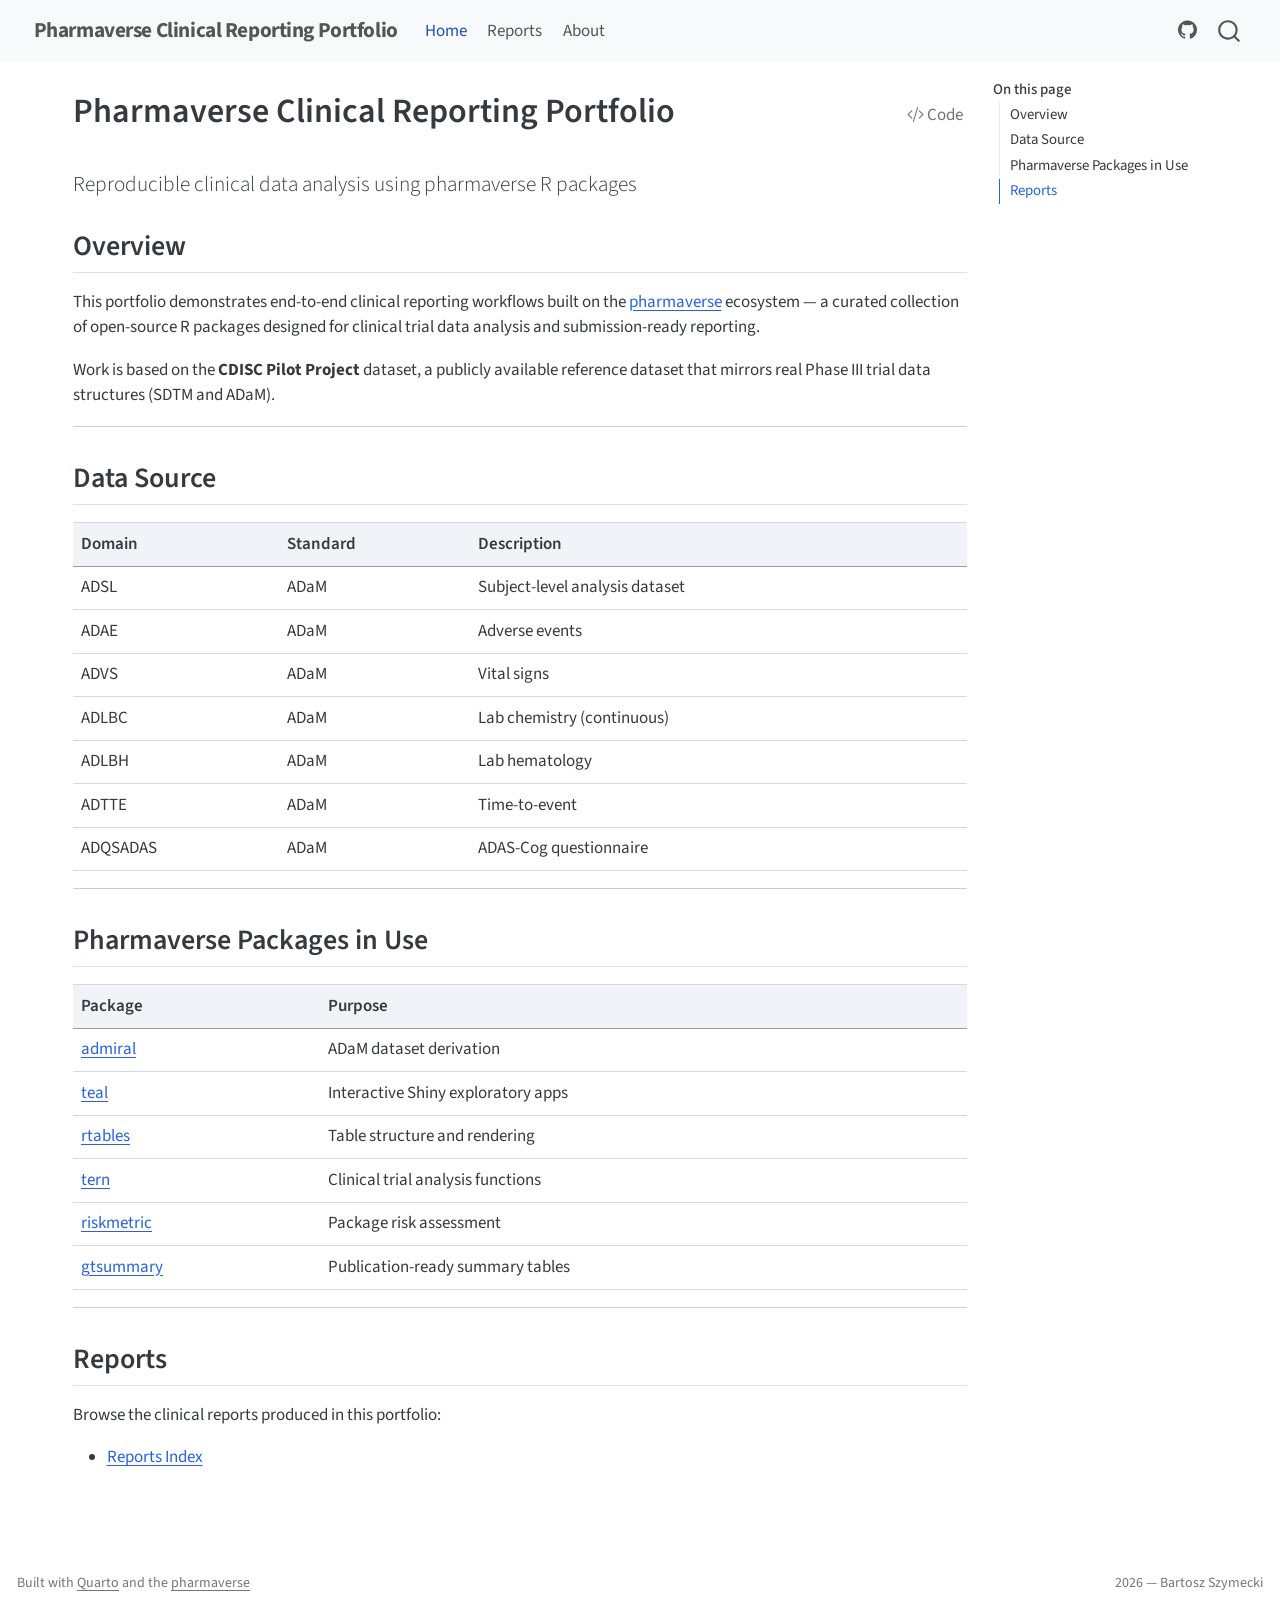
==== docs/index.html @ e162f0e5 "rendered the first version" ====
<!DOCTYPE html>
<html xmlns="http://www.w3.org/1999/xhtml" lang="en" xml:lang="en"><head>

<meta charset="utf-8">
<meta name="generator" content="quarto-1.8.25">

<meta name="viewport" content="width=device-width, initial-scale=1.0, user-scalable=yes">


<title>Pharmaverse Clinical Reporting Portfolio</title>
<style>
code{white-space: pre-wrap;}
span.smallcaps{font-variant: small-caps;}
div.columns{display: flex; gap: min(4vw, 1.5em);}
div.column{flex: auto; overflow-x: auto;}
div.hanging-indent{margin-left: 1.5em; text-indent: -1.5em;}
ul.task-list{list-style: none;}
ul.task-list li input[type="checkbox"] {
  width: 0.8em;
  margin: 0 0.8em 0.2em -1em; /* quarto-specific, see https://github.com/quarto-dev/quarto-cli/issues/4556 */ 
  vertical-align: middle;
}
/* CSS for syntax highlighting */
html { -webkit-text-size-adjust: 100%; }
pre > code.sourceCode { white-space: pre; position: relative; }
pre > code.sourceCode > span { display: inline-block; line-height: 1.25; }
pre > code.sourceCode > span:empty { height: 1.2em; }
.sourceCode { overflow: visible; }
code.sourceCode > span { color: inherit; text-decoration: inherit; }
div.sourceCode { margin: 1em 0; }
pre.sourceCode { margin: 0; }
@media screen {
div.sourceCode { overflow: auto; }
}
@media print {
pre > code.sourceCode { white-space: pre-wrap; }
pre > code.sourceCode > span { text-indent: -5em; padding-left: 5em; }
}
pre.numberSource code
  { counter-reset: source-line 0; }
pre.numberSource code > span
  { position: relative; left: -4em; counter-increment: source-line; }
pre.numberSource code > span > a:first-child::before
  { content: counter(source-line);
    position: relative; left: -1em; text-align: right; vertical-align: baseline;
    border: none; display: inline-block;
    -webkit-touch-callout: none; -webkit-user-select: none;
    -khtml-user-select: none; -moz-user-select: none;
    -ms-user-select: none; user-select: none;
    padding: 0 4px; width: 4em;
  }
pre.numberSource { margin-left: 3em;  padding-left: 4px; }
div.sourceCode
  {   }
@media screen {
pre > code.sourceCode > span > a:first-child::before { text-decoration: underline; }
}
</style>


<script src="site_libs/quarto-nav/quarto-nav.js"></script>
<script src="site_libs/quarto-nav/headroom.min.js"></script>
<script src="site_libs/clipboard/clipboard.min.js"></script>
<script src="site_libs/quarto-search/autocomplete.umd.js"></script>
<script src="site_libs/quarto-search/fuse.min.js"></script>
<script src="site_libs/quarto-search/quarto-search.js"></script>
<meta name="quarto:offset" content="./">
<link href="./assets/favicon.ico" rel="icon">
<script src="site_libs/quarto-html/quarto.js" type="module"></script>
<script src="site_libs/quarto-html/tabsets/tabsets.js" type="module"></script>
<script src="site_libs/quarto-html/axe/axe-check.js" type="module"></script>
<script src="site_libs/quarto-html/popper.min.js"></script>
<script src="site_libs/quarto-html/tippy.umd.min.js"></script>
<script src="site_libs/quarto-html/anchor.min.js"></script>
<link href="site_libs/quarto-html/tippy.css" rel="stylesheet">
<link href="site_libs/quarto-html/quarto-syntax-highlighting-065a5179aebd64318d7ea99d77b64a9e.css" rel="stylesheet" id="quarto-text-highlighting-styles">
<script src="site_libs/bootstrap/bootstrap.min.js"></script>
<link href="site_libs/bootstrap/bootstrap-icons.css" rel="stylesheet">
<link href="site_libs/bootstrap/bootstrap-e0d81f5b98095564a3c0a39beb4727aa.min.css" rel="stylesheet" append-hash="true" id="quarto-bootstrap" data-mode="light">
<script id="quarto-search-options" type="application/json">{
  "location": "navbar",
  "copy-button": false,
  "collapse-after": 3,
  "panel-placement": "end",
  "type": "overlay",
  "limit": 50,
  "keyboard-shortcut": [
    "f",
    "/",
    "s"
  ],
  "show-item-context": false,
  "language": {
    "search-no-results-text": "No results",
    "search-matching-documents-text": "matching documents",
    "search-copy-link-title": "Copy link to search",
    "search-hide-matches-text": "Hide additional matches",
    "search-more-match-text": "more match in this document",
    "search-more-matches-text": "more matches in this document",
    "search-clear-button-title": "Clear",
    "search-text-placeholder": "",
    "search-detached-cancel-button-title": "Cancel",
    "search-submit-button-title": "Submit",
    "search-label": "Search"
  }
}</script>


<link rel="stylesheet" href="assets/styles.css">
</head>

<body class="nav-fixed quarto-light">

<div id="quarto-search-results"></div>
  <header id="quarto-header" class="headroom fixed-top">
    <nav class="navbar navbar-expand-lg " data-bs-theme="dark">
      <div class="navbar-container container-fluid">
      <div class="navbar-brand-container mx-auto">
    <a href="./index.html" class="navbar-brand navbar-brand-logo">
    </a>
    <a class="navbar-brand" href="./index.html">
    <span class="navbar-title">Pharmaverse Clinical Reporting Portfolio</span>
    </a>
  </div>
            <div id="quarto-search" class="" title="Search"></div>
          <button class="navbar-toggler" type="button" data-bs-toggle="collapse" data-bs-target="#navbarCollapse" aria-controls="navbarCollapse" role="menu" aria-expanded="false" aria-label="Toggle navigation" onclick="if (window.quartoToggleHeadroom) { window.quartoToggleHeadroom(); }">
  <span class="navbar-toggler-icon"></span>
</button>
          <div class="collapse navbar-collapse" id="navbarCollapse">
            <ul class="navbar-nav navbar-nav-scroll me-auto">
  <li class="nav-item">
    <a class="nav-link active" href="./index.html" aria-current="page"> 
<span class="menu-text">Home</span></a>
  </li>  
  <li class="nav-item">
    <a class="nav-link" href="./reports/index.html"> 
<span class="menu-text">Reports</span></a>
  </li>  
  <li class="nav-item">
    <a class="nav-link" href="./about.html"> 
<span class="menu-text">About</span></a>
  </li>  
</ul>
            <ul class="navbar-nav navbar-nav-scroll ms-auto">
  <li class="nav-item compact">
    <a class="nav-link" href="https://github.com/brtkl/r_002_pharmaverse_playground"> <i class="bi bi-github" role="img">
</i> 
<span class="menu-text"></span></a>
  </li>  
</ul>
          </div> <!-- /navcollapse -->
            <div class="quarto-navbar-tools">
</div>
      </div> <!-- /container-fluid -->
    </nav>
</header>
<!-- content -->
<div id="quarto-content" class="quarto-container page-columns page-rows-contents page-layout-full page-navbar">
<!-- sidebar -->
<!-- margin-sidebar -->
    <div id="quarto-margin-sidebar" class="sidebar margin-sidebar">
        <nav id="TOC" role="doc-toc" class="toc-active">
    <h2 id="toc-title">On this page</h2>
   
  <ul>
  <li><a href="#overview" id="toc-overview" class="nav-link active" data-scroll-target="#overview">Overview</a></li>
  <li><a href="#data-source" id="toc-data-source" class="nav-link" data-scroll-target="#data-source">Data Source</a></li>
  <li><a href="#pharmaverse-packages-in-use" id="toc-pharmaverse-packages-in-use" class="nav-link" data-scroll-target="#pharmaverse-packages-in-use">Pharmaverse Packages in Use</a></li>
  <li><a href="#reports" id="toc-reports" class="nav-link" data-scroll-target="#reports">Reports</a></li>
  </ul>
</nav>
    </div>
<!-- main -->
<main class="content column-page-left" id="quarto-document-content">

<header id="title-block-header" class="quarto-title-block default">
<div class="quarto-title">
<div class="quarto-title-block"><div><h1 class="title">Pharmaverse Clinical Reporting Portfolio</h1><button type="button" class="btn code-tools-button" id="quarto-code-tools-source"><i class="bi"></i> Code</button></div></div>
<p class="subtitle lead">Reproducible clinical data analysis using pharmaverse R packages</p>
</div>



<div class="quarto-title-meta column-page-left">

    
  
    
  </div>
  


</header>


<section id="overview" class="level2">
<h2 class="anchored" data-anchor-id="overview">Overview</h2>
<p>This portfolio demonstrates end-to-end clinical reporting workflows built on the <a href="https://pharmaverse.org">pharmaverse</a> ecosystem — a curated collection of open-source R packages designed for clinical trial data analysis and submission-ready reporting.</p>
<p>Work is based on the <strong>CDISC Pilot Project</strong> dataset, a publicly available reference dataset that mirrors real Phase III trial data structures (SDTM and ADaM).</p>
<hr>
</section>
<section id="data-source" class="level2">
<h2 class="anchored" data-anchor-id="data-source">Data Source</h2>
<table class="caption-top table">
<thead>
<tr class="header">
<th>Domain</th>
<th>Standard</th>
<th>Description</th>
</tr>
</thead>
<tbody>
<tr class="odd">
<td>ADSL</td>
<td>ADaM</td>
<td>Subject-level analysis dataset</td>
</tr>
<tr class="even">
<td>ADAE</td>
<td>ADaM</td>
<td>Adverse events</td>
</tr>
<tr class="odd">
<td>ADVS</td>
<td>ADaM</td>
<td>Vital signs</td>
</tr>
<tr class="even">
<td>ADLBC</td>
<td>ADaM</td>
<td>Lab chemistry (continuous)</td>
</tr>
<tr class="odd">
<td>ADLBH</td>
<td>ADaM</td>
<td>Lab hematology</td>
</tr>
<tr class="even">
<td>ADTTE</td>
<td>ADaM</td>
<td>Time-to-event</td>
</tr>
<tr class="odd">
<td>ADQSADAS</td>
<td>ADaM</td>
<td>ADAS-Cog questionnaire</td>
</tr>
</tbody>
</table>
<hr>
</section>
<section id="pharmaverse-packages-in-use" class="level2">
<h2 class="anchored" data-anchor-id="pharmaverse-packages-in-use">Pharmaverse Packages in Use</h2>
<table class="caption-top table">
<thead>
<tr class="header">
<th>Package</th>
<th>Purpose</th>
</tr>
</thead>
<tbody>
<tr class="odd">
<td><a href="https://pharmaverse.github.io/admiral/">admiral</a></td>
<td>ADaM dataset derivation</td>
</tr>
<tr class="even">
<td><a href="https://pharmaverse.github.io/teal/">teal</a></td>
<td>Interactive Shiny exploratory apps</td>
</tr>
<tr class="odd">
<td><a href="https://insightsengineering.github.io/rtables/">rtables</a></td>
<td>Table structure and rendering</td>
</tr>
<tr class="even">
<td><a href="https://insightsengineering.github.io/tern/">tern</a></td>
<td>Clinical trial analysis functions</td>
</tr>
<tr class="odd">
<td><a href="https://pharmaverse.github.io/riskmetric/">riskmetric</a></td>
<td>Package risk assessment</td>
</tr>
<tr class="even">
<td><a href="https://www.danieldsjoberg.com/gtsummary/">gtsummary</a></td>
<td>Publication-ready summary tables</td>
</tr>
</tbody>
</table>
<hr>
</section>
<section id="reports" class="level2">
<h2 class="anchored" data-anchor-id="reports">Reports</h2>
<p>Browse the clinical reports produced in this portfolio:</p>
<ul>
<li><a href="./reports/index.html">Reports Index</a></li>
</ul>


<!-- -->

</section>

</main> <!-- /main -->
<script id="quarto-html-after-body" type="application/javascript">
  window.document.addEventListener("DOMContentLoaded", function (event) {
    const icon = "";
    const anchorJS = new window.AnchorJS();
    anchorJS.options = {
      placement: 'right',
      icon: icon
    };
    anchorJS.add('.anchored');
    const isCodeAnnotation = (el) => {
      for (const clz of el.classList) {
        if (clz.startsWith('code-annotation-')) {                     
          return true;
        }
      }
      return false;
    }
    const onCopySuccess = function(e) {
      // button target
      const button = e.trigger;
      // don't keep focus
      button.blur();
      // flash "checked"
      button.classList.add('code-copy-button-checked');
      var currentTitle = button.getAttribute("title");
      button.setAttribute("title", "Copied!");
      let tooltip;
      if (window.bootstrap) {
        button.setAttribute("data-bs-toggle", "tooltip");
        button.setAttribute("data-bs-placement", "left");
        button.setAttribute("data-bs-title", "Copied!");
        tooltip = new bootstrap.Tooltip(button, 
          { trigger: "manual", 
            customClass: "code-copy-button-tooltip",
            offset: [0, -8]});
        tooltip.show();    
      }
      setTimeout(function() {
        if (tooltip) {
          tooltip.hide();
          button.removeAttribute("data-bs-title");
          button.removeAttribute("data-bs-toggle");
          button.removeAttribute("data-bs-placement");
        }
        button.setAttribute("title", currentTitle);
        button.classList.remove('code-copy-button-checked');
      }, 1000);
      // clear code selection
      e.clearSelection();
    }
    const getTextToCopy = function(trigger) {
      const outerScaffold = trigger.parentElement.cloneNode(true);
      const codeEl = outerScaffold.querySelector('code');
      for (const childEl of codeEl.children) {
        if (isCodeAnnotation(childEl)) {
          childEl.remove();
        }
      }
      return codeEl.innerText;
    }
    const clipboard = new window.ClipboardJS('.code-copy-button:not([data-in-quarto-modal])', {
      text: getTextToCopy
    });
    clipboard.on('success', onCopySuccess);
    if (window.document.getElementById('quarto-embedded-source-code-modal')) {
      const clipboardModal = new window.ClipboardJS('.code-copy-button[data-in-quarto-modal]', {
        text: getTextToCopy,
        container: window.document.getElementById('quarto-embedded-source-code-modal')
      });
      clipboardModal.on('success', onCopySuccess);
    }
    const viewSource = window.document.getElementById('quarto-view-source') ||
                       window.document.getElementById('quarto-code-tools-source');
    if (viewSource) {
      const sourceUrl = viewSource.getAttribute("data-quarto-source-url");
      viewSource.addEventListener("click", function(e) {
        if (sourceUrl) {
          // rstudio viewer pane
          if (/\bcapabilities=\b/.test(window.location)) {
            window.open(sourceUrl);
          } else {
            window.location.href = sourceUrl;
          }
        } else {
          const modal = new bootstrap.Modal(document.getElementById('quarto-embedded-source-code-modal'));
          modal.show();
        }
        return false;
      });
    }
    function toggleCodeHandler(show) {
      return function(e) {
        const detailsSrc = window.document.querySelectorAll(".cell > details > .sourceCode");
        for (let i=0; i<detailsSrc.length; i++) {
          const details = detailsSrc[i].parentElement;
          if (show) {
            details.open = true;
          } else {
            details.removeAttribute("open");
          }
        }
        const cellCodeDivs = window.document.querySelectorAll(".cell > .sourceCode");
        const fromCls = show ? "hidden" : "unhidden";
        const toCls = show ? "unhidden" : "hidden";
        for (let i=0; i<cellCodeDivs.length; i++) {
          const codeDiv = cellCodeDivs[i];
          if (codeDiv.classList.contains(fromCls)) {
            codeDiv.classList.remove(fromCls);
            codeDiv.classList.add(toCls);
          } 
        }
        return false;
      }
    }
    const hideAllCode = window.document.getElementById("quarto-hide-all-code");
    if (hideAllCode) {
      hideAllCode.addEventListener("click", toggleCodeHandler(false));
    }
    const showAllCode = window.document.getElementById("quarto-show-all-code");
    if (showAllCode) {
      showAllCode.addEventListener("click", toggleCodeHandler(true));
    }
      var localhostRegex = new RegExp(/^(?:http|https):\/\/localhost\:?[0-9]*\//);
      var mailtoRegex = new RegExp(/^mailto:/);
        var filterRegex = new RegExp('/' + window.location.host + '/');
      var isInternal = (href) => {
          return filterRegex.test(href) || localhostRegex.test(href) || mailtoRegex.test(href);
      }
      // Inspect non-navigation links and adorn them if external
     var links = window.document.querySelectorAll('a[href]:not(.nav-link):not(.navbar-brand):not(.toc-action):not(.sidebar-link):not(.sidebar-item-toggle):not(.pagination-link):not(.no-external):not([aria-hidden]):not(.dropdown-item):not(.quarto-navigation-tool):not(.about-link)');
      for (var i=0; i<links.length; i++) {
        const link = links[i];
        if (!isInternal(link.href)) {
          // undo the damage that might have been done by quarto-nav.js in the case of
          // links that we want to consider external
          if (link.dataset.originalHref !== undefined) {
            link.href = link.dataset.originalHref;
          }
        }
      }
    function tippyHover(el, contentFn, onTriggerFn, onUntriggerFn) {
      const config = {
        allowHTML: true,
        maxWidth: 500,
        delay: 100,
        arrow: false,
        appendTo: function(el) {
            return el.parentElement;
        },
        interactive: true,
        interactiveBorder: 10,
        theme: 'quarto',
        placement: 'bottom-start',
      };
      if (contentFn) {
        config.content = contentFn;
      }
      if (onTriggerFn) {
        config.onTrigger = onTriggerFn;
      }
      if (onUntriggerFn) {
        config.onUntrigger = onUntriggerFn;
      }
      window.tippy(el, config); 
    }
    const noterefs = window.document.querySelectorAll('a[role="doc-noteref"]');
    for (var i=0; i<noterefs.length; i++) {
      const ref = noterefs[i];
      tippyHover(ref, function() {
        // use id or data attribute instead here
        let href = ref.getAttribute('data-footnote-href') || ref.getAttribute('href');
        try { href = new URL(href).hash; } catch {}
        const id = href.replace(/^#\/?/, "");
        const note = window.document.getElementById(id);
        if (note) {
          return note.innerHTML;
        } else {
          return "";
        }
      });
    }
    const xrefs = window.document.querySelectorAll('a.quarto-xref');
    const processXRef = (id, note) => {
      // Strip column container classes
      const stripColumnClz = (el) => {
        el.classList.remove("page-full", "page-columns");
        if (el.children) {
          for (const child of el.children) {
            stripColumnClz(child);
          }
        }
      }
      stripColumnClz(note)
      if (id === null || id.startsWith('sec-')) {
        // Special case sections, only their first couple elements
        const container = document.createElement("div");
        if (note.children && note.children.length > 2) {
          container.appendChild(note.children[0].cloneNode(true));
          for (let i = 1; i < note.children.length; i++) {
            const child = note.children[i];
            if (child.tagName === "P" && child.innerText === "") {
              continue;
            } else {
              container.appendChild(child.cloneNode(true));
              break;
            }
          }
          if (window.Quarto?.typesetMath) {
            window.Quarto.typesetMath(container);
          }
          return container.innerHTML
        } else {
          if (window.Quarto?.typesetMath) {
            window.Quarto.typesetMath(note);
          }
          return note.innerHTML;
        }
      } else {
        // Remove any anchor links if they are present
        const anchorLink = note.querySelector('a.anchorjs-link');
        if (anchorLink) {
          anchorLink.remove();
        }
        if (window.Quarto?.typesetMath) {
          window.Quarto.typesetMath(note);
        }
        if (note.classList.contains("callout")) {
          return note.outerHTML;
        } else {
          return note.innerHTML;
        }
      }
    }
    for (var i=0; i<xrefs.length; i++) {
      const xref = xrefs[i];
      tippyHover(xref, undefined, function(instance) {
        instance.disable();
        let url = xref.getAttribute('href');
        let hash = undefined; 
        if (url.startsWith('#')) {
          hash = url;
        } else {
          try { hash = new URL(url).hash; } catch {}
        }
        if (hash) {
          const id = hash.replace(/^#\/?/, "");
          const note = window.document.getElementById(id);
          if (note !== null) {
            try {
              const html = processXRef(id, note.cloneNode(true));
              instance.setContent(html);
            } finally {
              instance.enable();
              instance.show();
            }
          } else {
            // See if we can fetch this
            fetch(url.split('#')[0])
            .then(res => res.text())
            .then(html => {
              const parser = new DOMParser();
              const htmlDoc = parser.parseFromString(html, "text/html");
              const note = htmlDoc.getElementById(id);
              if (note !== null) {
                const html = processXRef(id, note);
                instance.setContent(html);
              } 
            }).finally(() => {
              instance.enable();
              instance.show();
            });
          }
        } else {
          // See if we can fetch a full url (with no hash to target)
          // This is a special case and we should probably do some content thinning / targeting
          fetch(url)
          .then(res => res.text())
          .then(html => {
            const parser = new DOMParser();
            const htmlDoc = parser.parseFromString(html, "text/html");
            const note = htmlDoc.querySelector('main.content');
            if (note !== null) {
              // This should only happen for chapter cross references
              // (since there is no id in the URL)
              // remove the first header
              if (note.children.length > 0 && note.children[0].tagName === "HEADER") {
                note.children[0].remove();
              }
              const html = processXRef(null, note);
              instance.setContent(html);
            } 
          }).finally(() => {
            instance.enable();
            instance.show();
          });
        }
      }, function(instance) {
      });
    }
        let selectedAnnoteEl;
        const selectorForAnnotation = ( cell, annotation) => {
          let cellAttr = 'data-code-cell="' + cell + '"';
          let lineAttr = 'data-code-annotation="' +  annotation + '"';
          const selector = 'span[' + cellAttr + '][' + lineAttr + ']';
          return selector;
        }
        const selectCodeLines = (annoteEl) => {
          const doc = window.document;
          const targetCell = annoteEl.getAttribute("data-target-cell");
          const targetAnnotation = annoteEl.getAttribute("data-target-annotation");
          const annoteSpan = window.document.querySelector(selectorForAnnotation(targetCell, targetAnnotation));
          const lines = annoteSpan.getAttribute("data-code-lines").split(",");
          const lineIds = lines.map((line) => {
            return targetCell + "-" + line;
          })
          let top = null;
          let height = null;
          let parent = null;
          if (lineIds.length > 0) {
              //compute the position of the single el (top and bottom and make a div)
              const el = window.document.getElementById(lineIds[0]);
              top = el.offsetTop;
              height = el.offsetHeight;
              parent = el.parentElement.parentElement;
            if (lineIds.length > 1) {
              const lastEl = window.document.getElementById(lineIds[lineIds.length - 1]);
              const bottom = lastEl.offsetTop + lastEl.offsetHeight;
              height = bottom - top;
            }
            if (top !== null && height !== null && parent !== null) {
              // cook up a div (if necessary) and position it 
              let div = window.document.getElementById("code-annotation-line-highlight");
              if (div === null) {
                div = window.document.createElement("div");
                div.setAttribute("id", "code-annotation-line-highlight");
                div.style.position = 'absolute';
                parent.appendChild(div);
              }
              div.style.top = top - 2 + "px";
              div.style.height = height + 4 + "px";
              div.style.left = 0;
              let gutterDiv = window.document.getElementById("code-annotation-line-highlight-gutter");
              if (gutterDiv === null) {
                gutterDiv = window.document.createElement("div");
                gutterDiv.setAttribute("id", "code-annotation-line-highlight-gutter");
                gutterDiv.style.position = 'absolute';
                const codeCell = window.document.getElementById(targetCell);
                const gutter = codeCell.querySelector('.code-annotation-gutter');
                gutter.appendChild(gutterDiv);
              }
              gutterDiv.style.top = top - 2 + "px";
              gutterDiv.style.height = height + 4 + "px";
            }
            selectedAnnoteEl = annoteEl;
          }
        };
        const unselectCodeLines = () => {
          const elementsIds = ["code-annotation-line-highlight", "code-annotation-line-highlight-gutter"];
          elementsIds.forEach((elId) => {
            const div = window.document.getElementById(elId);
            if (div) {
              div.remove();
            }
          });
          selectedAnnoteEl = undefined;
        };
          // Handle positioning of the toggle
      window.addEventListener(
        "resize",
        throttle(() => {
          elRect = undefined;
          if (selectedAnnoteEl) {
            selectCodeLines(selectedAnnoteEl);
          }
        }, 10)
      );
      function throttle(fn, ms) {
      let throttle = false;
      let timer;
        return (...args) => {
          if(!throttle) { // first call gets through
              fn.apply(this, args);
              throttle = true;
          } else { // all the others get throttled
              if(timer) clearTimeout(timer); // cancel #2
              timer = setTimeout(() => {
                fn.apply(this, args);
                timer = throttle = false;
              }, ms);
          }
        };
      }
        // Attach click handler to the DT
        const annoteDls = window.document.querySelectorAll('dt[data-target-cell]');
        for (const annoteDlNode of annoteDls) {
          annoteDlNode.addEventListener('click', (event) => {
            const clickedEl = event.target;
            if (clickedEl !== selectedAnnoteEl) {
              unselectCodeLines();
              const activeEl = window.document.querySelector('dt[data-target-cell].code-annotation-active');
              if (activeEl) {
                activeEl.classList.remove('code-annotation-active');
              }
              selectCodeLines(clickedEl);
              clickedEl.classList.add('code-annotation-active');
            } else {
              // Unselect the line
              unselectCodeLines();
              clickedEl.classList.remove('code-annotation-active');
            }
          });
        }
    const findCites = (el) => {
      const parentEl = el.parentElement;
      if (parentEl) {
        const cites = parentEl.dataset.cites;
        if (cites) {
          return {
            el,
            cites: cites.split(' ')
          };
        } else {
          return findCites(el.parentElement)
        }
      } else {
        return undefined;
      }
    };
    var bibliorefs = window.document.querySelectorAll('a[role="doc-biblioref"]');
    for (var i=0; i<bibliorefs.length; i++) {
      const ref = bibliorefs[i];
      const citeInfo = findCites(ref);
      if (citeInfo) {
        tippyHover(citeInfo.el, function() {
          var popup = window.document.createElement('div');
          citeInfo.cites.forEach(function(cite) {
            var citeDiv = window.document.createElement('div');
            citeDiv.classList.add('hanging-indent');
            citeDiv.classList.add('csl-entry');
            var biblioDiv = window.document.getElementById('ref-' + cite);
            if (biblioDiv) {
              citeDiv.innerHTML = biblioDiv.innerHTML;
            }
            popup.appendChild(citeDiv);
          });
          return popup.innerHTML;
        });
      }
    }
  });
  </script><div class="modal fade" id="quarto-embedded-source-code-modal" tabindex="-1" aria-labelledby="quarto-embedded-source-code-modal-label" aria-hidden="true"><div class="modal-dialog modal-dialog-scrollable"><div class="modal-content"><div class="modal-header"><h5 class="modal-title" id="quarto-embedded-source-code-modal-label">Source Code</h5><button class="btn-close" data-bs-dismiss="modal"></button></div><div class="modal-body"><div class="">
<div class="code-copy-outer-scaffold"><div class="sourceCode" id="cb1" data-shortcodes="false"><pre class="sourceCode markdown code-with-copy"><code class="sourceCode markdown"><span id="cb1-1"><a href="#cb1-1" aria-hidden="true" tabindex="-1"></a><span class="co">---</span></span>
<span id="cb1-2"><a href="#cb1-2" aria-hidden="true" tabindex="-1"></a><span class="an">title:</span><span class="co"> "Pharmaverse Clinical Reporting Portfolio"</span></span>
<span id="cb1-3"><a href="#cb1-3" aria-hidden="true" tabindex="-1"></a><span class="an">subtitle:</span><span class="co"> "Reproducible clinical data analysis using pharmaverse R packages"</span></span>
<span id="cb1-4"><a href="#cb1-4" aria-hidden="true" tabindex="-1"></a><span class="an">page-layout:</span><span class="co"> full</span></span>
<span id="cb1-5"><a href="#cb1-5" aria-hidden="true" tabindex="-1"></a><span class="co">---</span></span>
<span id="cb1-6"><a href="#cb1-6" aria-hidden="true" tabindex="-1"></a></span>
<span id="cb1-7"><a href="#cb1-7" aria-hidden="true" tabindex="-1"></a><span class="fu">## Overview</span></span>
<span id="cb1-8"><a href="#cb1-8" aria-hidden="true" tabindex="-1"></a></span>
<span id="cb1-9"><a href="#cb1-9" aria-hidden="true" tabindex="-1"></a>This portfolio demonstrates end-to-end clinical reporting workflows built on the <span class="co">[</span><span class="ot">pharmaverse</span><span class="co">](https://pharmaverse.org)</span> ecosystem — a curated collection of open-source R packages designed for clinical trial data analysis and submission-ready reporting.</span>
<span id="cb1-10"><a href="#cb1-10" aria-hidden="true" tabindex="-1"></a></span>
<span id="cb1-11"><a href="#cb1-11" aria-hidden="true" tabindex="-1"></a>Work is based on the **CDISC Pilot Project** dataset, a publicly available reference dataset that mirrors real Phase III trial data structures (SDTM and ADaM).</span>
<span id="cb1-12"><a href="#cb1-12" aria-hidden="true" tabindex="-1"></a></span>
<span id="cb1-13"><a href="#cb1-13" aria-hidden="true" tabindex="-1"></a>---</span>
<span id="cb1-14"><a href="#cb1-14" aria-hidden="true" tabindex="-1"></a></span>
<span id="cb1-15"><a href="#cb1-15" aria-hidden="true" tabindex="-1"></a><span class="fu">## Data Source</span></span>
<span id="cb1-16"><a href="#cb1-16" aria-hidden="true" tabindex="-1"></a></span>
<span id="cb1-17"><a href="#cb1-17" aria-hidden="true" tabindex="-1"></a><span class="pp">|</span> Domain <span class="pp">|</span> Standard <span class="pp">|</span> Description <span class="pp">|</span></span>
<span id="cb1-18"><a href="#cb1-18" aria-hidden="true" tabindex="-1"></a><span class="pp">|--------|----------|-------------|</span></span>
<span id="cb1-19"><a href="#cb1-19" aria-hidden="true" tabindex="-1"></a><span class="pp">|</span> ADSL   <span class="pp">|</span> ADaM     <span class="pp">|</span> Subject-level analysis dataset <span class="pp">|</span></span>
<span id="cb1-20"><a href="#cb1-20" aria-hidden="true" tabindex="-1"></a><span class="pp">|</span> ADAE   <span class="pp">|</span> ADaM     <span class="pp">|</span> Adverse events <span class="pp">|</span></span>
<span id="cb1-21"><a href="#cb1-21" aria-hidden="true" tabindex="-1"></a><span class="pp">|</span> ADVS   <span class="pp">|</span> ADaM     <span class="pp">|</span> Vital signs <span class="pp">|</span></span>
<span id="cb1-22"><a href="#cb1-22" aria-hidden="true" tabindex="-1"></a><span class="pp">|</span> ADLBC  <span class="pp">|</span> ADaM     <span class="pp">|</span> Lab chemistry (continuous) <span class="pp">|</span></span>
<span id="cb1-23"><a href="#cb1-23" aria-hidden="true" tabindex="-1"></a><span class="pp">|</span> ADLBH  <span class="pp">|</span> ADaM     <span class="pp">|</span> Lab hematology <span class="pp">|</span></span>
<span id="cb1-24"><a href="#cb1-24" aria-hidden="true" tabindex="-1"></a><span class="pp">|</span> ADTTE  <span class="pp">|</span> ADaM     <span class="pp">|</span> Time-to-event <span class="pp">|</span></span>
<span id="cb1-25"><a href="#cb1-25" aria-hidden="true" tabindex="-1"></a><span class="pp">|</span> ADQSADAS <span class="pp">|</span> ADaM   <span class="pp">|</span> ADAS-Cog questionnaire <span class="pp">|</span></span>
<span id="cb1-26"><a href="#cb1-26" aria-hidden="true" tabindex="-1"></a></span>
<span id="cb1-27"><a href="#cb1-27" aria-hidden="true" tabindex="-1"></a>---</span>
<span id="cb1-28"><a href="#cb1-28" aria-hidden="true" tabindex="-1"></a></span>
<span id="cb1-29"><a href="#cb1-29" aria-hidden="true" tabindex="-1"></a><span class="fu">## Pharmaverse Packages in Use</span></span>
<span id="cb1-30"><a href="#cb1-30" aria-hidden="true" tabindex="-1"></a></span>
<span id="cb1-31"><a href="#cb1-31" aria-hidden="true" tabindex="-1"></a><span class="pp">|</span> Package <span class="pp">|</span> Purpose <span class="pp">|</span></span>
<span id="cb1-32"><a href="#cb1-32" aria-hidden="true" tabindex="-1"></a><span class="pp">|---------|---------|</span></span>
<span id="cb1-33"><a href="#cb1-33" aria-hidden="true" tabindex="-1"></a><span class="pp">|</span> <span class="co">[</span><span class="ot">admiral</span><span class="co">](https://pharmaverse.github.io/admiral/)</span> <span class="pp">|</span> ADaM dataset derivation <span class="pp">|</span></span>
<span id="cb1-34"><a href="#cb1-34" aria-hidden="true" tabindex="-1"></a><span class="pp">|</span> <span class="co">[</span><span class="ot">teal</span><span class="co">](https://pharmaverse.github.io/teal/)</span> <span class="pp">|</span> Interactive Shiny exploratory apps <span class="pp">|</span></span>
<span id="cb1-35"><a href="#cb1-35" aria-hidden="true" tabindex="-1"></a><span class="pp">|</span> <span class="co">[</span><span class="ot">rtables</span><span class="co">](https://insightsengineering.github.io/rtables/)</span> <span class="pp">|</span> Table structure and rendering <span class="pp">|</span></span>
<span id="cb1-36"><a href="#cb1-36" aria-hidden="true" tabindex="-1"></a><span class="pp">|</span> <span class="co">[</span><span class="ot">tern</span><span class="co">](https://insightsengineering.github.io/tern/)</span> <span class="pp">|</span> Clinical trial analysis functions <span class="pp">|</span></span>
<span id="cb1-37"><a href="#cb1-37" aria-hidden="true" tabindex="-1"></a><span class="pp">|</span> <span class="co">[</span><span class="ot">riskmetric</span><span class="co">](https://pharmaverse.github.io/riskmetric/)</span> <span class="pp">|</span> Package risk assessment <span class="pp">|</span></span>
<span id="cb1-38"><a href="#cb1-38" aria-hidden="true" tabindex="-1"></a><span class="pp">|</span> <span class="co">[</span><span class="ot">gtsummary</span><span class="co">](https://www.danieldsjoberg.com/gtsummary/)</span> <span class="pp">|</span> Publication-ready summary tables <span class="pp">|</span></span>
<span id="cb1-39"><a href="#cb1-39" aria-hidden="true" tabindex="-1"></a></span>
<span id="cb1-40"><a href="#cb1-40" aria-hidden="true" tabindex="-1"></a>---</span>
<span id="cb1-41"><a href="#cb1-41" aria-hidden="true" tabindex="-1"></a></span>
<span id="cb1-42"><a href="#cb1-42" aria-hidden="true" tabindex="-1"></a><span class="fu">## Reports</span></span>
<span id="cb1-43"><a href="#cb1-43" aria-hidden="true" tabindex="-1"></a></span>
<span id="cb1-44"><a href="#cb1-44" aria-hidden="true" tabindex="-1"></a>Browse the clinical reports produced in this portfolio:</span>
<span id="cb1-45"><a href="#cb1-45" aria-hidden="true" tabindex="-1"></a></span>
<span id="cb1-46"><a href="#cb1-46" aria-hidden="true" tabindex="-1"></a><span class="ss">- </span><span class="co">[</span><span class="ot">Reports Index</span><span class="co">](reports/index.qmd)</span></span></code></pre></div><button title="Copy to Clipboard" class="code-copy-button" data-in-quarto-modal=""><i class="bi"></i></button></div>
</div></div></div></div></div>
</div> <!-- /content -->
<footer class="footer">
  <div class="nav-footer">
    <div class="nav-footer-left">
<p>Built with <a href="https://quarto.org">Quarto</a> and the <a href="https://pharmaverse.org">pharmaverse</a></p>
</div>   
    <div class="nav-footer-center">
      &nbsp;
    </div>
    <div class="nav-footer-right">
<p>2026 — Bartosz Szymecki</p>
</div>
  </div>
</footer>




</body></html>
---- docs/site_libs/quarto-html/tippy.css ----
.tippy-box[data-animation=fade][data-state=hidden]{opacity:0}[data-tippy-root]{max-width:calc(100vw - 10px)}.tippy-box{position:relative;background-color:#333;color:#fff;border-radius:4px;font-size:14px;line-height:1.4;white-space:normal;outline:0;transition-property:transform,visibility,opacity}.tippy-box[data-placement^=top]>.tippy-arrow{bottom:0}.tippy-box[data-placement^=top]>.tippy-arrow:before{bottom:-7px;left:0;border-width:8px 8px 0;border-top-color:initial;transform-origin:center top}.tippy-box[data-placement^=bottom]>.tippy-arrow{top:0}.tippy-box[data-placement^=bottom]>.tippy-arrow:before{top:-7px;left:0;border-width:0 8px 8px;border-bottom-color:initial;transform-origin:center bottom}.tippy-box[data-placement^=left]>.tippy-arrow{right:0}.tippy-box[data-placement^=left]>.tippy-arrow:before{border-width:8px 0 8px 8px;border-left-color:initial;right:-7px;transform-origin:center left}.tippy-box[data-placement^=right]>.tippy-arrow{left:0}.tippy-box[data-placement^=right]>.tippy-arrow:before{left:-7px;border-width:8px 8px 8px 0;border-right-color:initial;transform-origin:center right}.tippy-box[data-inertia][data-state=visible]{transition-timing-function:cubic-bezier(.54,1.5,.38,1.11)}.tippy-arrow{width:16px;height:16px;color:#333}.tippy-arrow:before{content:"";position:absolute;border-color:transparent;border-style:solid}.tippy-content{position:relative;padding:5px 9px;z-index:1}
---- docs/site_libs/quarto-html/quarto-syntax-highlighting-065a5179aebd64318d7ea99d77b64a9e.css ----
/* quarto syntax highlight colors */
:root {
  --quarto-hl-al-color: #ff5555;
  --quarto-hl-an-color: #6a737d;
  --quarto-hl-at-color: #d73a49;
  --quarto-hl-bn-color: #005cc5;
  --quarto-hl-bu-color: #d73a49;
  --quarto-hl-ch-color: #032f62;
  --quarto-hl-co-color: #6a737d;
  --quarto-hl-cv-color: #6a737d;
  --quarto-hl-cn-color: #005cc5;
  --quarto-hl-cf-color: #d73a49;
  --quarto-hl-dt-color: #d73a49;
  --quarto-hl-dv-color: #005cc5;
  --quarto-hl-do-color: #6a737d;
  --quarto-hl-er-color: #ff5555;
  --quarto-hl-ex-color: #d73a49;
  --quarto-hl-fl-color: #005cc5;
  --quarto-hl-fu-color: #6f42c1;
  --quarto-hl-im-color: #032f62;
  --quarto-hl-in-color: #6a737d;
  --quarto-hl-kw-color: #d73a49;
  --quarto-hl-op-color: #24292e;
  --quarto-hl-pp-color: #d73a49;
  --quarto-hl-re-color: #6a737d;
  --quarto-hl-sc-color: #005cc5;
  --quarto-hl-ss-color: #032f62;
  --quarto-hl-st-color: #032f62;
  --quarto-hl-va-color: #e36209;
  --quarto-hl-vs-color: #032f62;
  --quarto-hl-wa-color: #ff5555;
}

/* other quarto variables */
:root {
  --quarto-font-monospace: SFMono-Regular, Menlo, Monaco, Consolas, "Liberation Mono", "Courier New", monospace;
}

/* syntax highlight based on Pandoc's rules */
pre > code.sourceCode > span {
  color: #24292e;
}

code.sourceCode > span {
  color: #24292e;
}

div.sourceCode,
div.sourceCode pre.sourceCode {
  color: #24292e;
}

/* Normal */
code span {
  color: #24292e;
}

/* Alert */
code span.al {
  font-weight: bold;
  color: #ff5555;
}

/* Annotation */
code span.an {
  color: #6a737d;
}

/* Attribute */
code span.at {
  color: #d73a49;
}

/* BaseN */
code span.bn {
  color: #005cc5;
}

/* BuiltIn */
code span.bu {
  color: #d73a49;
}

/* ControlFlow */
code span.cf {
  color: #d73a49;
}

/* Char */
code span.ch {
  color: #032f62;
}

/* Constant */
code span.cn {
  color: #005cc5;
}

/* Comment */
code span.co {
  color: #6a737d;
}

/* CommentVar */
code span.cv {
  color: #6a737d;
}

/* Documentation */
code span.do {
  color: #6a737d;
}

/* DataType */
code span.dt {
  color: #d73a49;
}

/* DecVal */
code span.dv {
  color: #005cc5;
}

/* Error */
code span.er {
  color: #ff5555;
  text-decoration: underline;
}

/* Extension */
code span.ex {
  font-weight: bold;
  color: #d73a49;
}

/* Float */
code span.fl {
  color: #005cc5;
}

/* Function */
code span.fu {
  color: #6f42c1;
}

/* Import */
code span.im {
  color: #032f62;
}

/* Information */
code span.in {
  color: #6a737d;
}

/* Keyword */
code span.kw {
  color: #d73a49;
}

/* Operator */
code span.op {
  color: #24292e;
}

/* Preprocessor */
code span.pp {
  color: #d73a49;
}

/* RegionMarker */
code span.re {
  color: #6a737d;
}

/* SpecialChar */
code span.sc {
  color: #005cc5;
}

/* SpecialString */
code span.ss {
  color: #032f62;
}

/* String */
code span.st {
  color: #032f62;
}

/* Variable */
code span.va {
  color: #e36209;
}

/* VerbatimString */
code span.vs {
  color: #032f62;
}

/* Warning */
code span.wa {
  color: #ff5555;
}

.prevent-inlining {
  content: "</";
}

/*# sourceMappingURL=767c16492b53e35a6b314e0e4dac6d26.css.map */
---- docs/assets/styles.css ----
/* Pharmaverse portfolio — minimal overrides */

/* Slightly wider content on full-width pages */
.page-layout-full .quarto-title-block {
  max-width: 960px;
  margin: 0 auto 2rem;
}

/* Table styling */
.table thead th {
  background-color: #f0f4f8;
  font-weight: 600;
}

/* Code block caption */
.code-with-filename .code-with-filename-file {
  font-size: 0.8rem;
  color: #6c757d;
}

/* Navbar brand */
.navbar-brand {
  font-weight: 700;
  letter-spacing: -0.02em;
}
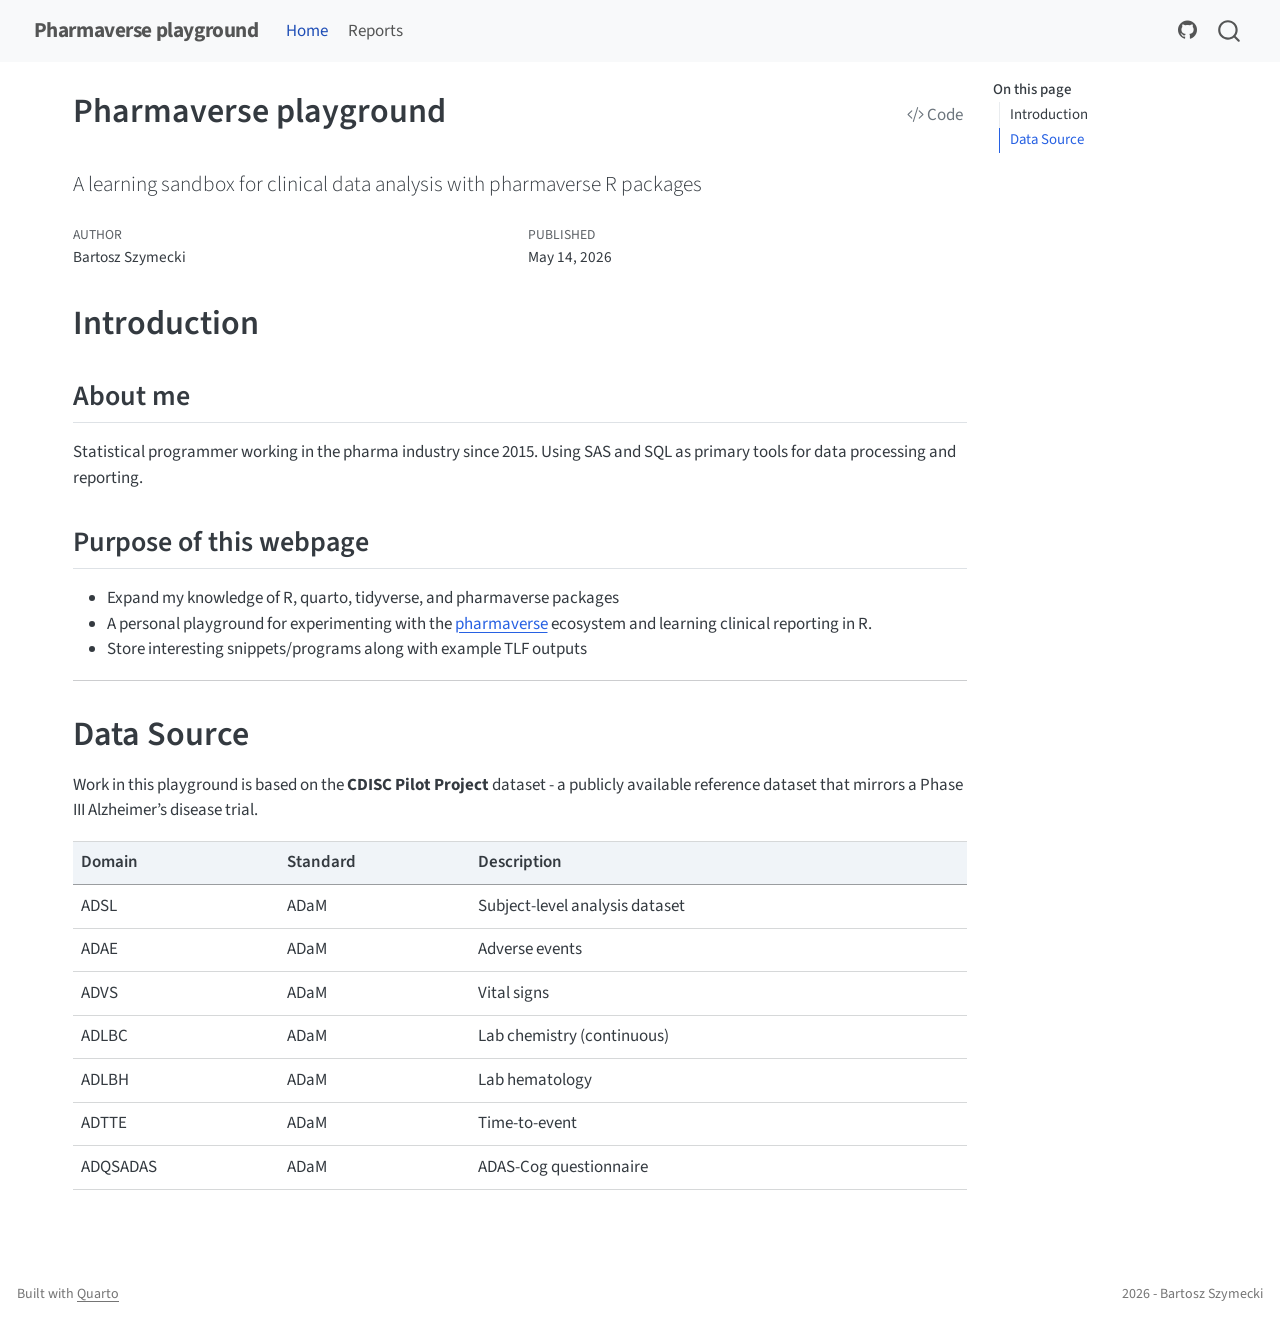
==== commit 50e50ae3: "updates" ====
--- a/docs/index.html
+++ b/docs/index.html
@@ -6,8 +6,10 @@
 
 <meta name="viewport" content="width=device-width, initial-scale=1.0, user-scalable=yes">
 
-
-<title>Pharmaverse Clinical Reporting Portfolio</title>
+<meta name="author" content="Bartosz Szymecki">
+<meta name="dcterms.date" content="2026-05-14">
+
+<title>Pharmaverse playground</title>
 <style>
 code{white-space: pre-wrap;}
 span.smallcaps{font-variant: small-caps;}
@@ -119,7 +121,7 @@
     <a href="./index.html" class="navbar-brand navbar-brand-logo">
     </a>
     <a class="navbar-brand" href="./index.html">
-    <span class="navbar-title">Pharmaverse Clinical Reporting Portfolio</span>
+    <span class="navbar-title">Pharmaverse playground</span>
     </a>
   </div>
             <div id="quarto-search" class="" title="Search"></div>
@@ -135,10 +137,6 @@
   <li class="nav-item">
     <a class="nav-link" href="./reports/index.html"> 
 <span class="menu-text">Reports</span></a>
-  </li>  
-  <li class="nav-item">
-    <a class="nav-link" href="./about.html"> 
-<span class="menu-text">About</span></a>
   </li>  
 </ul>
             <ul class="navbar-nav navbar-nav-scroll ms-auto">
@@ -163,10 +161,12 @@
     <h2 id="toc-title">On this page</h2>
    
   <ul>
-  <li><a href="#overview" id="toc-overview" class="nav-link active" data-scroll-target="#overview">Overview</a></li>
+  <li><a href="#introduction" id="toc-introduction" class="nav-link active" data-scroll-target="#introduction">Introduction</a>
+  <ul class="collapse">
+  <li><a href="#about-me" id="toc-about-me" class="nav-link" data-scroll-target="#about-me">About me</a></li>
+  <li><a href="#purpose-of-this-webpage" id="toc-purpose-of-this-webpage" class="nav-link" data-scroll-target="#purpose-of-this-webpage">Purpose of this webpage</a></li>
+  </ul></li>
   <li><a href="#data-source" id="toc-data-source" class="nav-link" data-scroll-target="#data-source">Data Source</a></li>
-  <li><a href="#pharmaverse-packages-in-use" id="toc-pharmaverse-packages-in-use" class="nav-link" data-scroll-target="#pharmaverse-packages-in-use">Pharmaverse Packages in Use</a></li>
-  <li><a href="#reports" id="toc-reports" class="nav-link" data-scroll-target="#reports">Reports</a></li>
   </ul>
 </nav>
     </div>
@@ -175,15 +175,27 @@
 
 <header id="title-block-header" class="quarto-title-block default">
 <div class="quarto-title">
-<div class="quarto-title-block"><div><h1 class="title">Pharmaverse Clinical Reporting Portfolio</h1><button type="button" class="btn code-tools-button" id="quarto-code-tools-source"><i class="bi"></i> Code</button></div></div>
-<p class="subtitle lead">Reproducible clinical data analysis using pharmaverse R packages</p>
+<div class="quarto-title-block"><div><h1 class="title">Pharmaverse playground</h1><button type="button" class="btn code-tools-button" id="quarto-code-tools-source"><i class="bi"></i> Code</button></div></div>
+<p class="subtitle lead">A learning sandbox for clinical data analysis with pharmaverse R packages</p>
 </div>
 
 
 
 <div class="quarto-title-meta column-page-left">
 
+    <div>
+    <div class="quarto-title-meta-heading">Author</div>
+    <div class="quarto-title-meta-contents">
+             <p>Bartosz Szymecki </p>
+          </div>
+  </div>
     
+    <div>
+    <div class="quarto-title-meta-heading">Published</div>
+    <div class="quarto-title-meta-contents">
+      <p class="date">May 14, 2026</p>
+    </div>
+  </div>
   
     
   </div>
@@ -193,14 +205,25 @@
 </header>
 
 
-<section id="overview" class="level2">
-<h2 class="anchored" data-anchor-id="overview">Overview</h2>
-<p>This portfolio demonstrates end-to-end clinical reporting workflows built on the <a href="https://pharmaverse.org">pharmaverse</a> ecosystem — a curated collection of open-source R packages designed for clinical trial data analysis and submission-ready reporting.</p>
-<p>Work is based on the <strong>CDISC Pilot Project</strong> dataset, a publicly available reference dataset that mirrors real Phase III trial data structures (SDTM and ADaM).</p>
+<section id="introduction" class="level1">
+<h1>Introduction</h1>
+<section id="about-me" class="level2">
+<h2 class="anchored" data-anchor-id="about-me">About me</h2>
+<p>Statistical programmer working in the pharma industry since 2015. Using SAS and SQL as primary tools for data processing and reporting.</p>
+</section>
+<section id="purpose-of-this-webpage" class="level2">
+<h2 class="anchored" data-anchor-id="purpose-of-this-webpage">Purpose of this webpage</h2>
+<ul>
+<li>Expand my knowledge of R, quarto, tidyverse, and pharmaverse packages</li>
+<li>A personal playground for experimenting with the <a href="https://pharmaverse.org">pharmaverse</a> ecosystem and learning clinical reporting in R.</li>
+<li>Store interesting snippets/programs along with example TLF outputs</li>
+</ul>
 <hr>
 </section>
-<section id="data-source" class="level2">
-<h2 class="anchored" data-anchor-id="data-source">Data Source</h2>
+</section>
+<section id="data-source" class="level1">
+<h1>Data Source</h1>
+<p>Work in this playground is based on the <strong>CDISC Pilot Project</strong> dataset - a publicly available reference dataset that mirrors a Phase III Alzheimer’s disease trial.</p>
 <table class="caption-top table">
 <thead>
 <tr class="header">
@@ -247,52 +270,22 @@
 </tr>
 </tbody>
 </table>
-<hr>
-</section>
-<section id="pharmaverse-packages-in-use" class="level2">
-<h2 class="anchored" data-anchor-id="pharmaverse-packages-in-use">Pharmaverse Packages in Use</h2>
-<table class="caption-top table">
-<thead>
-<tr class="header">
-<th>Package</th>
-<th>Purpose</th>
-</tr>
-</thead>
-<tbody>
-<tr class="odd">
-<td><a href="https://pharmaverse.github.io/admiral/">admiral</a></td>
-<td>ADaM dataset derivation</td>
-</tr>
-<tr class="even">
-<td><a href="https://pharmaverse.github.io/teal/">teal</a></td>
-<td>Interactive Shiny exploratory apps</td>
-</tr>
-<tr class="odd">
-<td><a href="https://insightsengineering.github.io/rtables/">rtables</a></td>
-<td>Table structure and rendering</td>
-</tr>
-<tr class="even">
-<td><a href="https://insightsengineering.github.io/tern/">tern</a></td>
-<td>Clinical trial analysis functions</td>
-</tr>
-<tr class="odd">
-<td><a href="https://pharmaverse.github.io/riskmetric/">riskmetric</a></td>
-<td>Package risk assessment</td>
-</tr>
-<tr class="even">
-<td><a href="https://www.danieldsjoberg.com/gtsummary/">gtsummary</a></td>
-<td>Publication-ready summary tables</td>
-</tr>
-</tbody>
-</table>
-<hr>
-</section>
-<section id="reports" class="level2">
-<h2 class="anchored" data-anchor-id="reports">Reports</h2>
-<p>Browse the clinical reports produced in this portfolio:</p>
-<ul>
-<li><a href="./reports/index.html">Reports Index</a></li>
-</ul>
+<!--
+---
+
+# Pharmaverse Packages Explored
+
+| Package | Purpose |
+|---------|---------|
+| [admiral](https://pharmaverse.github.io/admiral/) | ADaM dataset derivation |
+| [teal](https://pharmaverse.github.io/teal/) | Interactive Shiny exploratory apps |
+| [rtables](https://insightsengineering.github.io/rtables/) | Table structure and rendering |
+| [tern](https://insightsengineering.github.io/tern/) | Clinical trial analysis functions |
+| [riskmetric](https://pharmaverse.github.io/riskmetric/) | Package risk assessment |
+| [gtsummary](https://www.danieldsjoberg.com/gtsummary/) | Publication-ready summary tables |
+
+---
+-->
 
 
 <!-- -->
@@ -752,63 +745,69 @@
   });
   </script><div class="modal fade" id="quarto-embedded-source-code-modal" tabindex="-1" aria-labelledby="quarto-embedded-source-code-modal-label" aria-hidden="true"><div class="modal-dialog modal-dialog-scrollable"><div class="modal-content"><div class="modal-header"><h5 class="modal-title" id="quarto-embedded-source-code-modal-label">Source Code</h5><button class="btn-close" data-bs-dismiss="modal"></button></div><div class="modal-body"><div class="">
 <div class="code-copy-outer-scaffold"><div class="sourceCode" id="cb1" data-shortcodes="false"><pre class="sourceCode markdown code-with-copy"><code class="sourceCode markdown"><span id="cb1-1"><a href="#cb1-1" aria-hidden="true" tabindex="-1"></a><span class="co">---</span></span>
-<span id="cb1-2"><a href="#cb1-2" aria-hidden="true" tabindex="-1"></a><span class="an">title:</span><span class="co"> "Pharmaverse Clinical Reporting Portfolio"</span></span>
-<span id="cb1-3"><a href="#cb1-3" aria-hidden="true" tabindex="-1"></a><span class="an">subtitle:</span><span class="co"> "Reproducible clinical data analysis using pharmaverse R packages"</span></span>
-<span id="cb1-4"><a href="#cb1-4" aria-hidden="true" tabindex="-1"></a><span class="an">page-layout:</span><span class="co"> full</span></span>
-<span id="cb1-5"><a href="#cb1-5" aria-hidden="true" tabindex="-1"></a><span class="co">---</span></span>
-<span id="cb1-6"><a href="#cb1-6" aria-hidden="true" tabindex="-1"></a></span>
-<span id="cb1-7"><a href="#cb1-7" aria-hidden="true" tabindex="-1"></a><span class="fu">## Overview</span></span>
+<span id="cb1-2"><a href="#cb1-2" aria-hidden="true" tabindex="-1"></a><span class="an">title:</span><span class="co"> "Pharmaverse playground"</span></span>
+<span id="cb1-3"><a href="#cb1-3" aria-hidden="true" tabindex="-1"></a><span class="an">subtitle:</span><span class="co"> "A learning sandbox for clinical data analysis with pharmaverse R packages"</span></span>
+<span id="cb1-4"><a href="#cb1-4" aria-hidden="true" tabindex="-1"></a><span class="an">author:</span><span class="co"> "Bartosz Szymecki"</span></span>
+<span id="cb1-5"><a href="#cb1-5" aria-hidden="true" tabindex="-1"></a><span class="an">date:</span><span class="co"> "2026-05-14"</span></span>
+<span id="cb1-6"><a href="#cb1-6" aria-hidden="true" tabindex="-1"></a><span class="an">page-layout:</span><span class="co"> full</span></span>
+<span id="cb1-7"><a href="#cb1-7" aria-hidden="true" tabindex="-1"></a><span class="co">---</span></span>
 <span id="cb1-8"><a href="#cb1-8" aria-hidden="true" tabindex="-1"></a></span>
-<span id="cb1-9"><a href="#cb1-9" aria-hidden="true" tabindex="-1"></a>This portfolio demonstrates end-to-end clinical reporting workflows built on the <span class="co">[</span><span class="ot">pharmaverse</span><span class="co">](https://pharmaverse.org)</span> ecosystem — a curated collection of open-source R packages designed for clinical trial data analysis and submission-ready reporting.</span>
+<span id="cb1-9"><a href="#cb1-9" aria-hidden="true" tabindex="-1"></a><span class="fu"># Introduction</span></span>
 <span id="cb1-10"><a href="#cb1-10" aria-hidden="true" tabindex="-1"></a></span>
-<span id="cb1-11"><a href="#cb1-11" aria-hidden="true" tabindex="-1"></a>Work is based on the **CDISC Pilot Project** dataset, a publicly available reference dataset that mirrors real Phase III trial data structures (SDTM and ADaM).</span>
+<span id="cb1-11"><a href="#cb1-11" aria-hidden="true" tabindex="-1"></a><span class="fu">## About me</span></span>
 <span id="cb1-12"><a href="#cb1-12" aria-hidden="true" tabindex="-1"></a></span>
-<span id="cb1-13"><a href="#cb1-13" aria-hidden="true" tabindex="-1"></a>---</span>
+<span id="cb1-13"><a href="#cb1-13" aria-hidden="true" tabindex="-1"></a>Statistical programmer working in the pharma industry since 2015. Using SAS and SQL as primary tools for data processing and reporting. </span>
 <span id="cb1-14"><a href="#cb1-14" aria-hidden="true" tabindex="-1"></a></span>
-<span id="cb1-15"><a href="#cb1-15" aria-hidden="true" tabindex="-1"></a><span class="fu">## Data Source</span></span>
+<span id="cb1-15"><a href="#cb1-15" aria-hidden="true" tabindex="-1"></a><span class="fu">## Purpose of this webpage</span></span>
 <span id="cb1-16"><a href="#cb1-16" aria-hidden="true" tabindex="-1"></a></span>
-<span id="cb1-17"><a href="#cb1-17" aria-hidden="true" tabindex="-1"></a><span class="pp">|</span> Domain <span class="pp">|</span> Standard <span class="pp">|</span> Description <span class="pp">|</span></span>
-<span id="cb1-18"><a href="#cb1-18" aria-hidden="true" tabindex="-1"></a><span class="pp">|--------|----------|-------------|</span></span>
-<span id="cb1-19"><a href="#cb1-19" aria-hidden="true" tabindex="-1"></a><span class="pp">|</span> ADSL   <span class="pp">|</span> ADaM     <span class="pp">|</span> Subject-level analysis dataset <span class="pp">|</span></span>
-<span id="cb1-20"><a href="#cb1-20" aria-hidden="true" tabindex="-1"></a><span class="pp">|</span> ADAE   <span class="pp">|</span> ADaM     <span class="pp">|</span> Adverse events <span class="pp">|</span></span>
-<span id="cb1-21"><a href="#cb1-21" aria-hidden="true" tabindex="-1"></a><span class="pp">|</span> ADVS   <span class="pp">|</span> ADaM     <span class="pp">|</span> Vital signs <span class="pp">|</span></span>
-<span id="cb1-22"><a href="#cb1-22" aria-hidden="true" tabindex="-1"></a><span class="pp">|</span> ADLBC  <span class="pp">|</span> ADaM     <span class="pp">|</span> Lab chemistry (continuous) <span class="pp">|</span></span>
-<span id="cb1-23"><a href="#cb1-23" aria-hidden="true" tabindex="-1"></a><span class="pp">|</span> ADLBH  <span class="pp">|</span> ADaM     <span class="pp">|</span> Lab hematology <span class="pp">|</span></span>
-<span id="cb1-24"><a href="#cb1-24" aria-hidden="true" tabindex="-1"></a><span class="pp">|</span> ADTTE  <span class="pp">|</span> ADaM     <span class="pp">|</span> Time-to-event <span class="pp">|</span></span>
-<span id="cb1-25"><a href="#cb1-25" aria-hidden="true" tabindex="-1"></a><span class="pp">|</span> ADQSADAS <span class="pp">|</span> ADaM   <span class="pp">|</span> ADAS-Cog questionnaire <span class="pp">|</span></span>
+<span id="cb1-17"><a href="#cb1-17" aria-hidden="true" tabindex="-1"></a><span class="ss">- </span>Expand my knowledge of R, quarto, tidyverse, and pharmaverse packages</span>
+<span id="cb1-18"><a href="#cb1-18" aria-hidden="true" tabindex="-1"></a><span class="ss">- </span>A personal playground for experimenting with the <span class="co">[</span><span class="ot">pharmaverse</span><span class="co">](https://pharmaverse.org)</span> ecosystem and learning clinical reporting in R.</span>
+<span id="cb1-19"><a href="#cb1-19" aria-hidden="true" tabindex="-1"></a><span class="ss">- </span>Store interesting snippets/programs along with example TLF outputs </span>
+<span id="cb1-20"><a href="#cb1-20" aria-hidden="true" tabindex="-1"></a></span>
+<span id="cb1-21"><a href="#cb1-21" aria-hidden="true" tabindex="-1"></a>---</span>
+<span id="cb1-22"><a href="#cb1-22" aria-hidden="true" tabindex="-1"></a></span>
+<span id="cb1-23"><a href="#cb1-23" aria-hidden="true" tabindex="-1"></a><span class="fu"># Data Source</span></span>
+<span id="cb1-24"><a href="#cb1-24" aria-hidden="true" tabindex="-1"></a></span>
+<span id="cb1-25"><a href="#cb1-25" aria-hidden="true" tabindex="-1"></a>Work in this playground is based on the **CDISC Pilot Project** dataset - a publicly available reference dataset that mirrors a Phase III Alzheimer's disease trial.</span>
 <span id="cb1-26"><a href="#cb1-26" aria-hidden="true" tabindex="-1"></a></span>
-<span id="cb1-27"><a href="#cb1-27" aria-hidden="true" tabindex="-1"></a>---</span>
-<span id="cb1-28"><a href="#cb1-28" aria-hidden="true" tabindex="-1"></a></span>
-<span id="cb1-29"><a href="#cb1-29" aria-hidden="true" tabindex="-1"></a><span class="fu">## Pharmaverse Packages in Use</span></span>
-<span id="cb1-30"><a href="#cb1-30" aria-hidden="true" tabindex="-1"></a></span>
-<span id="cb1-31"><a href="#cb1-31" aria-hidden="true" tabindex="-1"></a><span class="pp">|</span> Package <span class="pp">|</span> Purpose <span class="pp">|</span></span>
-<span id="cb1-32"><a href="#cb1-32" aria-hidden="true" tabindex="-1"></a><span class="pp">|---------|---------|</span></span>
-<span id="cb1-33"><a href="#cb1-33" aria-hidden="true" tabindex="-1"></a><span class="pp">|</span> <span class="co">[</span><span class="ot">admiral</span><span class="co">](https://pharmaverse.github.io/admiral/)</span> <span class="pp">|</span> ADaM dataset derivation <span class="pp">|</span></span>
-<span id="cb1-34"><a href="#cb1-34" aria-hidden="true" tabindex="-1"></a><span class="pp">|</span> <span class="co">[</span><span class="ot">teal</span><span class="co">](https://pharmaverse.github.io/teal/)</span> <span class="pp">|</span> Interactive Shiny exploratory apps <span class="pp">|</span></span>
-<span id="cb1-35"><a href="#cb1-35" aria-hidden="true" tabindex="-1"></a><span class="pp">|</span> <span class="co">[</span><span class="ot">rtables</span><span class="co">](https://insightsengineering.github.io/rtables/)</span> <span class="pp">|</span> Table structure and rendering <span class="pp">|</span></span>
-<span id="cb1-36"><a href="#cb1-36" aria-hidden="true" tabindex="-1"></a><span class="pp">|</span> <span class="co">[</span><span class="ot">tern</span><span class="co">](https://insightsengineering.github.io/tern/)</span> <span class="pp">|</span> Clinical trial analysis functions <span class="pp">|</span></span>
-<span id="cb1-37"><a href="#cb1-37" aria-hidden="true" tabindex="-1"></a><span class="pp">|</span> <span class="co">[</span><span class="ot">riskmetric</span><span class="co">](https://pharmaverse.github.io/riskmetric/)</span> <span class="pp">|</span> Package risk assessment <span class="pp">|</span></span>
-<span id="cb1-38"><a href="#cb1-38" aria-hidden="true" tabindex="-1"></a><span class="pp">|</span> <span class="co">[</span><span class="ot">gtsummary</span><span class="co">](https://www.danieldsjoberg.com/gtsummary/)</span> <span class="pp">|</span> Publication-ready summary tables <span class="pp">|</span></span>
+<span id="cb1-27"><a href="#cb1-27" aria-hidden="true" tabindex="-1"></a><span class="pp">|</span> Domain <span class="pp">|</span> Standard <span class="pp">|</span> Description <span class="pp">|</span></span>
+<span id="cb1-28"><a href="#cb1-28" aria-hidden="true" tabindex="-1"></a><span class="pp">|--------|----------|-------------|</span></span>
+<span id="cb1-29"><a href="#cb1-29" aria-hidden="true" tabindex="-1"></a><span class="pp">|</span> ADSL   <span class="pp">|</span> ADaM     <span class="pp">|</span> Subject-level analysis dataset <span class="pp">|</span></span>
+<span id="cb1-30"><a href="#cb1-30" aria-hidden="true" tabindex="-1"></a><span class="pp">|</span> ADAE   <span class="pp">|</span> ADaM     <span class="pp">|</span> Adverse events <span class="pp">|</span></span>
+<span id="cb1-31"><a href="#cb1-31" aria-hidden="true" tabindex="-1"></a><span class="pp">|</span> ADVS   <span class="pp">|</span> ADaM     <span class="pp">|</span> Vital signs <span class="pp">|</span></span>
+<span id="cb1-32"><a href="#cb1-32" aria-hidden="true" tabindex="-1"></a><span class="pp">|</span> ADLBC  <span class="pp">|</span> ADaM     <span class="pp">|</span> Lab chemistry (continuous) <span class="pp">|</span></span>
+<span id="cb1-33"><a href="#cb1-33" aria-hidden="true" tabindex="-1"></a><span class="pp">|</span> ADLBH  <span class="pp">|</span> ADaM     <span class="pp">|</span> Lab hematology <span class="pp">|</span></span>
+<span id="cb1-34"><a href="#cb1-34" aria-hidden="true" tabindex="-1"></a><span class="pp">|</span> ADTTE  <span class="pp">|</span> ADaM     <span class="pp">|</span> Time-to-event <span class="pp">|</span></span>
+<span id="cb1-35"><a href="#cb1-35" aria-hidden="true" tabindex="-1"></a><span class="pp">|</span> ADQSADAS <span class="pp">|</span> ADaM   <span class="pp">|</span> ADAS-Cog questionnaire <span class="pp">|</span></span>
+<span id="cb1-36"><a href="#cb1-36" aria-hidden="true" tabindex="-1"></a></span>
+<span id="cb1-37"><a href="#cb1-37" aria-hidden="true" tabindex="-1"></a><span class="co">&lt;!--</span></span>
+<span id="cb1-38"><a href="#cb1-38" aria-hidden="true" tabindex="-1"></a><span class="co">---</span></span>
 <span id="cb1-39"><a href="#cb1-39" aria-hidden="true" tabindex="-1"></a></span>
-<span id="cb1-40"><a href="#cb1-40" aria-hidden="true" tabindex="-1"></a>---</span>
+<span id="cb1-40"><a href="#cb1-40" aria-hidden="true" tabindex="-1"></a><span class="co"># Pharmaverse Packages Explored</span></span>
 <span id="cb1-41"><a href="#cb1-41" aria-hidden="true" tabindex="-1"></a></span>
-<span id="cb1-42"><a href="#cb1-42" aria-hidden="true" tabindex="-1"></a><span class="fu">## Reports</span></span>
-<span id="cb1-43"><a href="#cb1-43" aria-hidden="true" tabindex="-1"></a></span>
-<span id="cb1-44"><a href="#cb1-44" aria-hidden="true" tabindex="-1"></a>Browse the clinical reports produced in this portfolio:</span>
-<span id="cb1-45"><a href="#cb1-45" aria-hidden="true" tabindex="-1"></a></span>
-<span id="cb1-46"><a href="#cb1-46" aria-hidden="true" tabindex="-1"></a><span class="ss">- </span><span class="co">[</span><span class="ot">Reports Index</span><span class="co">](reports/index.qmd)</span></span></code></pre></div><button title="Copy to Clipboard" class="code-copy-button" data-in-quarto-modal=""><i class="bi"></i></button></div>
+<span id="cb1-42"><a href="#cb1-42" aria-hidden="true" tabindex="-1"></a><span class="co">| Package | Purpose |</span></span>
+<span id="cb1-43"><a href="#cb1-43" aria-hidden="true" tabindex="-1"></a><span class="co">|---------|---------|</span></span>
+<span id="cb1-44"><a href="#cb1-44" aria-hidden="true" tabindex="-1"></a><span class="co">| [admiral](https://pharmaverse.github.io/admiral/) | ADaM dataset derivation |</span></span>
+<span id="cb1-45"><a href="#cb1-45" aria-hidden="true" tabindex="-1"></a><span class="co">| [teal](https://pharmaverse.github.io/teal/) | Interactive Shiny exploratory apps |</span></span>
+<span id="cb1-46"><a href="#cb1-46" aria-hidden="true" tabindex="-1"></a><span class="co">| [rtables](https://insightsengineering.github.io/rtables/) | Table structure and rendering |</span></span>
+<span id="cb1-47"><a href="#cb1-47" aria-hidden="true" tabindex="-1"></a><span class="co">| [tern](https://insightsengineering.github.io/tern/) | Clinical trial analysis functions |</span></span>
+<span id="cb1-48"><a href="#cb1-48" aria-hidden="true" tabindex="-1"></a><span class="co">| [riskmetric](https://pharmaverse.github.io/riskmetric/) | Package risk assessment |</span></span>
+<span id="cb1-49"><a href="#cb1-49" aria-hidden="true" tabindex="-1"></a><span class="co">| [gtsummary](https://www.danieldsjoberg.com/gtsummary/) | Publication-ready summary tables |</span></span>
+<span id="cb1-50"><a href="#cb1-50" aria-hidden="true" tabindex="-1"></a></span>
+<span id="cb1-51"><a href="#cb1-51" aria-hidden="true" tabindex="-1"></a><span class="co">---</span></span>
+<span id="cb1-52"><a href="#cb1-52" aria-hidden="true" tabindex="-1"></a><span class="co">--&gt;</span></span></code></pre></div><button title="Copy to Clipboard" class="code-copy-button" data-in-quarto-modal=""><i class="bi"></i></button></div>
 </div></div></div></div></div>
 </div> <!-- /content -->
 <footer class="footer">
   <div class="nav-footer">
     <div class="nav-footer-left">
-<p>Built with <a href="https://quarto.org">Quarto</a> and the <a href="https://pharmaverse.org">pharmaverse</a></p>
+<p>Built with <a href="https://quarto.org">Quarto</a></p>
 </div>   
     <div class="nav-footer-center">
       &nbsp;
     </div>
     <div class="nav-footer-right">
-<p>2026 — Bartosz Szymecki</p>
+<p>2026 - Bartosz Szymecki</p>
 </div>
   </div>
 </footer>
